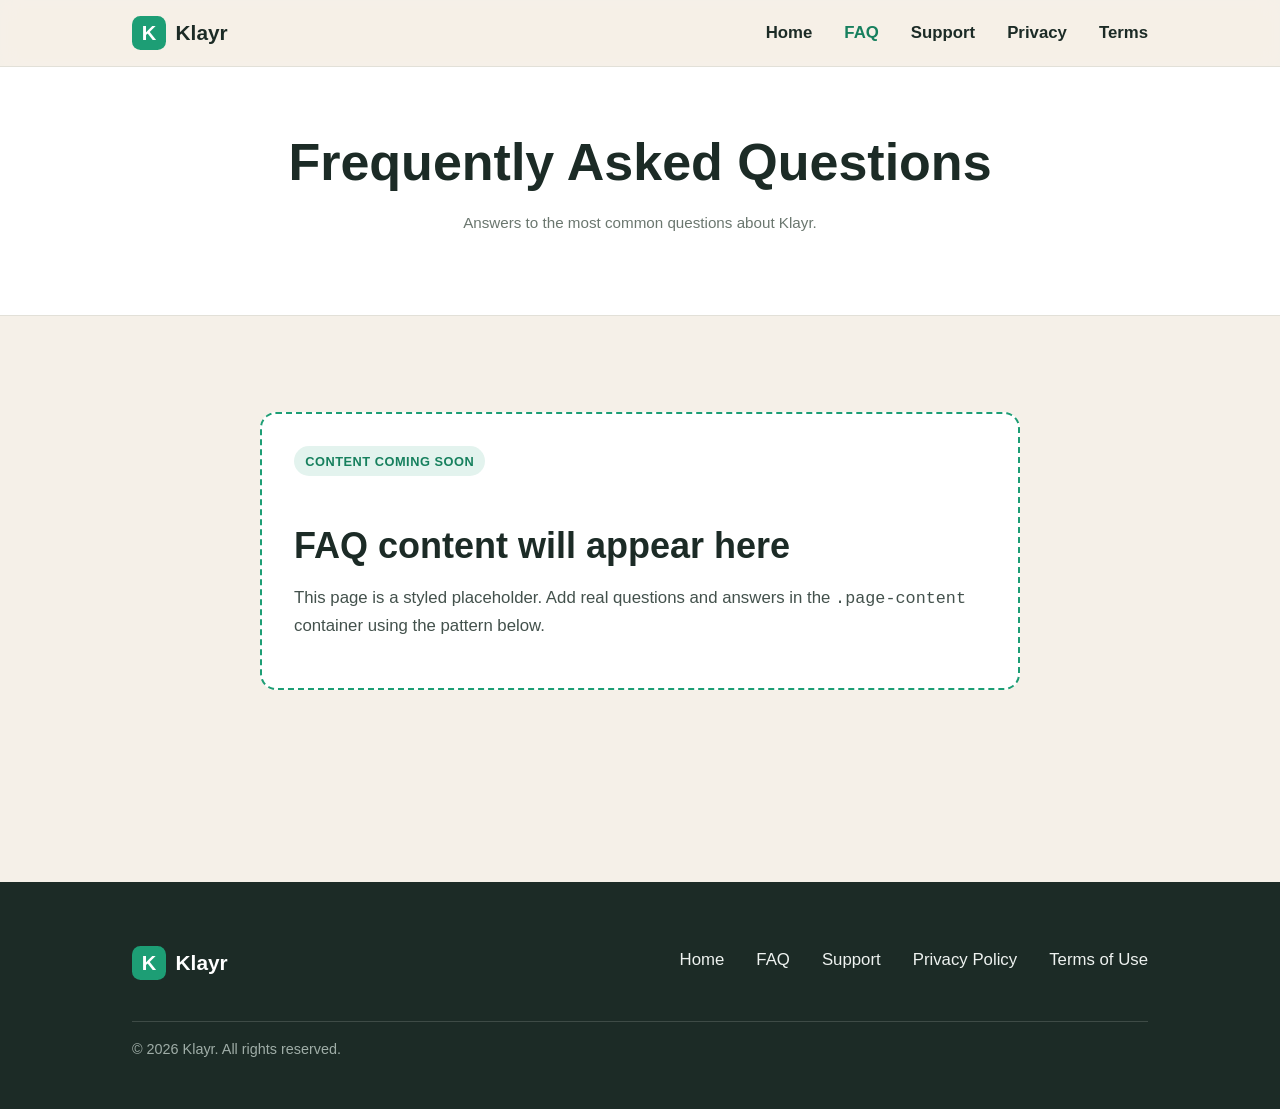
==== faq.html @ 8fe16231 "Initial Klayr website upload Initial Klayr website upload" ====
<!DOCTYPE html>
<html lang="en">
<head>
  <meta charset="UTF-8">
  <meta name="viewport" content="width=device-width, initial-scale=1.0">

  <title>FAQ — Klayr</title>
  <meta name="description" content="Frequently asked questions about Klayr.">

  <meta property="og:type" content="website">
  <meta property="og:site_name" content="Klayr">
  <meta property="og:title" content="FAQ — Klayr">
  <meta property="og:description" content="Frequently asked questions about Klayr.">
  <meta property="og:image" content="assets/og-image.svg">
  <meta property="og:url" content="https://REPLACE-WITH-YOUR-DOMAIN/faq.html">
  <meta name="twitter:card" content="summary_large_image">

  <link rel="icon" type="image/svg+xml" href="assets/favicon.svg">
  <link rel="apple-touch-icon" href="assets/favicon.svg">

  <link rel="stylesheet" href="css/styles.css">
  <script src="js/main.js" defer></script>
</head>
<body>
  <a class="skip-link" href="#main">Skip to main content</a>

  <header class="site-header">
    <div class="container">
      <a class="brand" href="index.html">
        <img class="brand__mark" src="assets/favicon.svg" alt="" width="34" height="34">
        <span>Klayr</span>
      </a>
      <button class="nav-toggle" type="button" aria-expanded="false" aria-controls="primary-nav">Menu</button>
      <nav class="primary-nav" id="primary-nav" aria-label="Primary">
        <ul>
          <li><a href="index.html">Home</a></li>
          <li><a href="faq.html" aria-current="page">FAQ</a></li>
          <li><a href="support.html">Support</a></li>
          <li><a href="privacy.html">Privacy</a></li>
          <li><a href="terms.html">Terms</a></li>
        </ul>
      </nav>
    </div>
  </header>

  <main id="main">
    <header class="page-header">
      <div class="container">
        <h1>Frequently Asked Questions</h1>
        <p class="meta-line">Answers to the most common questions about Klayr.</p>
      </div>
    </header>

    <section class="container">
      <div class="page-content">
        <!-- PLACEHOLDER: Replace this notice with real FAQ entries.
             A ready-to-use question/answer pattern is provided below in a
             comment so you can paste real content without any redesign. -->
        <div class="placeholder">
          <span class="placeholder__badge">Content coming soon</span>
          <h2>FAQ content will appear here</h2>
          <p>This page is a styled placeholder. Add real questions and answers
             in the <code>.page-content</code> container using the pattern below.</p>
        </div>

        <!-- Copy this block per question when writing real content:
        <h2>Question goes here?</h2>
        <p>Answer goes here.</p>
        -->
      </div>
    </section>
  </main>

  <footer class="site-footer">
    <div class="container">
      <div class="footer-grid">
        <div>
          <a class="brand" href="index.html">
            <img class="brand__mark" src="assets/favicon.svg" alt="" width="34" height="34">
            <span>Klayr</span>
          </a>
        </div>
        <nav class="footer-nav" aria-label="Footer">
          <ul>
            <li><a href="index.html">Home</a></li>
            <li><a href="faq.html">FAQ</a></li>
            <li><a href="support.html">Support</a></li>
            <li><a href="privacy.html">Privacy Policy</a></li>
            <li><a href="terms.html">Terms of Use</a></li>
          </ul>
        </nav>
      </div>
      <p class="footer-legal">&copy; 2026 Klayr. All rights reserved.</p>
    </div>
  </footer>
</body>
</html>
---- css/styles.css ----
/* ==========================================================================
   Klayr Website — Global Stylesheet
   Sections:
   1.  Design tokens (CSS custom properties)
   2.  Base & reset
   3.  Accessibility helpers (skip link, focus)
   4.  Layout (container)
   5.  Header & navigation
   6.  Buttons
   7.  Hero
   8.  Feature grid
   9.  Call to action
   10. Content pages (legal / support / faq)
   11. Placeholder notice component
   12. 404 page
   13. Footer
   14. Responsive breakpoints
   15. Reduced motion
   ========================================================================== */

/* 1. Design tokens ------------------------------------------------------- */
:root {
  --color-brand: #1D9E75;
  --color-brand-dark: #17805e;
  --color-cream: #F5F0E8;
  --color-ink: #1c2b26;
  --color-body: #43514c;
  --color-muted: #6b776f;
  --color-white: #ffffff;
  --color-border: #e2e0d8;

  --font-sans: -apple-system, BlinkMacSystemFont, "Segoe UI", Roboto, Helvetica, Arial, sans-serif;

  --space-xs: 0.5rem;
  --space-sm: 1rem;
  --space-md: 2rem;
  --space-lg: 4rem;
  --space-xl: 6rem;

  --radius: 16px;
  --radius-sm: 10px;
  --shadow: 0 10px 30px rgba(28, 43, 38, 0.08);
  --shadow-sm: 0 4px 12px rgba(28, 43, 38, 0.06);

  --maxw: 1080px;
}

/* 2. Base & reset ------------------------------------------------------- */
*,
*::before,
*::after {
  box-sizing: border-box;
}

html {
  scroll-behavior: smooth;
  -webkit-text-size-adjust: 100%;
}

body {
  margin: 0;
  font-family: var(--font-sans);
  color: var(--color-body);
  background: var(--color-cream);
  line-height: 1.65;
  font-size: 1.05rem;
}

img {
  max-width: 100%;
  height: auto;
  display: block;
}

h1, h2, h3, h4 {
  color: var(--color-ink);
  line-height: 1.2;
  margin: 0 0 var(--space-sm);
  font-weight: 700;
}

h1 { font-size: clamp(2rem, 5vw, 3.25rem); }
h2 { font-size: clamp(1.6rem, 3.5vw, 2.25rem); }
h3 { font-size: 1.25rem; }

p { margin: 0 0 var(--space-sm); }

a {
  color: var(--color-brand-dark);
  text-decoration: underline;
  text-underline-offset: 2px;
}

a:hover { color: var(--color-brand); }

/* 3. Accessibility helpers ---------------------------------------------- */
.skip-link {
  position: absolute;
  left: -999px;
  top: 0;
  background: var(--color-ink);
  color: var(--color-white);
  padding: var(--space-xs) var(--space-sm);
  border-radius: 0 0 var(--radius-sm) 0;
  z-index: 100;
}

.skip-link:focus {
  left: 0;
  color: var(--color-white);
}

:focus-visible {
  outline: 3px solid var(--color-brand);
  outline-offset: 2px;
  border-radius: 4px;
}

.visually-hidden {
  position: absolute;
  width: 1px;
  height: 1px;
  padding: 0;
  margin: -1px;
  overflow: hidden;
  clip: rect(0, 0, 0, 0);
  white-space: nowrap;
  border: 0;
}

/* 4. Layout ------------------------------------------------------------- */
.container {
  width: 100%;
  max-width: var(--maxw);
  margin-inline: auto;
  padding-inline: var(--space-md);
}

section {
  padding-block: var(--space-lg);
}

/* 5. Header & navigation ------------------------------------------------ */
.site-header {
  position: sticky;
  top: 0;
  z-index: 50;
  background: rgba(245, 240, 232, 0.9);
  backdrop-filter: saturate(180%) blur(10px);
  border-bottom: 1px solid var(--color-border);
}

.site-header .container {
  display: flex;
  align-items: center;
  justify-content: space-between;
  padding-block: var(--space-sm);
}

.brand {
  display: inline-flex;
  align-items: center;
  gap: 0.6rem;
  font-weight: 800;
  font-size: 1.3rem;
  color: var(--color-ink);
  text-decoration: none;
}

.brand__mark {
  width: 34px;
  height: 34px;
}

.nav-toggle {
  display: none;
  background: none;
  border: 1px solid var(--color-border);
  border-radius: var(--radius-sm);
  padding: 0.5rem 0.7rem;
  cursor: pointer;
  color: var(--color-ink);
  font-size: 1rem;
}

.primary-nav ul {
  list-style: none;
  display: flex;
  gap: var(--space-md);
  margin: 0;
  padding: 0;
}

.primary-nav a {
  color: var(--color-ink);
  text-decoration: none;
  font-weight: 600;
}

.primary-nav a:hover,
.primary-nav a[aria-current="page"] {
  color: var(--color-brand-dark);
}

/* 6. Buttons ------------------------------------------------------------ */
.btn {
  display: inline-block;
  padding: 0.85rem 1.6rem;
  border-radius: var(--radius-sm);
  font-weight: 700;
  text-decoration: none;
  cursor: pointer;
  border: 2px solid transparent;
  transition: transform 0.15s ease, background 0.15s ease;
}

.btn--primary {
  background: var(--color-brand);
  color: var(--color-white);
}

.btn--primary:hover {
  background: var(--color-brand-dark);
  color: var(--color-white);
  transform: translateY(-2px);
}

.btn--ghost {
  background: transparent;
  color: var(--color-brand-dark);
  border-color: var(--color-brand);
}

.btn--ghost:hover {
  background: rgba(29, 158, 117, 0.1);
  color: var(--color-brand-dark);
}

/* Button placed on the brand-colored CTA card */
.btn--on-brand {
  background: var(--color-white);
  color: var(--color-brand-dark);
}

.btn--on-brand:hover {
  background: #eef2f0;
  color: var(--color-brand-dark);
}

/* 7. Hero --------------------------------------------------------------- */
.hero {
  text-align: center;
  padding-block: var(--space-xl) var(--space-lg);
}

.hero p.lead {
  font-size: 1.25rem;
  color: var(--color-body);
  max-width: 40ch;
  margin-inline: auto;
  margin-bottom: var(--space-md);
}

.hero__actions {
  display: flex;
  gap: var(--space-sm);
  justify-content: center;
  flex-wrap: wrap;
}

/* 8. Feature grid ------------------------------------------------------- */
.features {
  background: var(--color-white);
  border-radius: var(--radius);
}

.feature-grid {
  display: grid;
  grid-template-columns: repeat(auto-fit, minmax(240px, 1fr));
  gap: var(--space-md);
  margin-top: var(--space-md);
}

.feature {
  background: var(--color-cream);
  border: 1px solid var(--color-border);
  border-radius: var(--radius);
  padding: var(--space-md);
}

.feature__icon {
  width: 48px;
  height: 48px;
  margin-bottom: var(--space-sm);
}

/* 9. Call to action ----------------------------------------------------- */
.cta {
  text-align: center;
}

.cta__card {
  background: var(--color-brand);
  color: var(--color-white);
  border-radius: var(--radius);
  padding: var(--space-lg) var(--space-md);
  box-shadow: var(--shadow);
}

.cta__card h2,
.cta__card p { color: var(--color-white); }

/* 10. Content pages (legal / support / faq) ----------------------------- */
.page-header {
  background: var(--color-white);
  border-bottom: 1px solid var(--color-border);
  padding-block: var(--space-lg);
  text-align: center;
}

.page-content {
  max-width: 760px;
  margin-inline: auto;
}

.page-content h2 { margin-top: var(--space-md); }

.page-content ul,
.page-content ol { padding-left: 1.4rem; }

.meta-line {
  color: var(--color-muted);
  font-size: 0.95rem;
}

/* 11. Placeholder notice component -------------------------------------- */
.placeholder {
  background: var(--color-white);
  border: 2px dashed var(--color-brand);
  border-radius: var(--radius);
  padding: var(--space-md);
  margin-block: var(--space-md);
}

.placeholder__badge {
  display: inline-block;
  background: rgba(29, 158, 117, 0.12);
  color: var(--color-brand-dark);
  font-weight: 700;
  font-size: 0.8rem;
  letter-spacing: 0.04em;
  text-transform: uppercase;
  padding: 0.3rem 0.7rem;
  border-radius: 999px;
  margin-bottom: var(--space-sm);
}

/* 12. 404 page ---------------------------------------------------------- */
.error-page {
  min-height: 60vh;
  display: flex;
  flex-direction: column;
  align-items: center;
  justify-content: center;
  text-align: center;
}

.error-page .code {
  font-size: clamp(4rem, 15vw, 8rem);
  font-weight: 800;
  color: var(--color-brand);
  line-height: 1;
  margin: 0;
}

/* 13. Footer ------------------------------------------------------------ */
.site-footer {
  background: var(--color-ink);
  color: #cdd6d1;
  padding-block: var(--space-lg) var(--space-md);
  margin-top: var(--space-xl);
}

.site-footer a { color: #eef2f0; }

/* Brand lockup stays light on the dark footer */
.site-footer .brand { color: var(--color-white); }

.footer-grid {
  display: flex;
  flex-wrap: wrap;
  gap: var(--space-md);
  justify-content: space-between;
}

.footer-nav ul {
  list-style: none;
  margin: 0;
  padding: 0;
  display: flex;
  flex-wrap: wrap;
  gap: var(--space-md);
}

.footer-nav a { text-decoration: none; }
.footer-nav a:hover { text-decoration: underline; }

.footer-legal {
  margin-top: var(--space-md);
  padding-top: var(--space-sm);
  border-top: 1px solid rgba(255, 255, 255, 0.15);
  font-size: 0.9rem;
  color: #9fada7;
}

/* 14. Responsive breakpoints ------------------------------------------- */
@media (max-width: 720px) {
  .nav-toggle { display: inline-block; }

  .primary-nav {
    display: none;
    width: 100%;
  }

  .primary-nav.is-open { display: block; }

  .site-header .container { flex-wrap: wrap; }

  .primary-nav ul {
    flex-direction: column;
    gap: var(--space-sm);
    padding-top: var(--space-sm);
  }
}

/* 15. Reduced motion ---------------------------------------------------- */
@media (prefers-reduced-motion: reduce) {
  html { scroll-behavior: auto; }
  * { transition: none !important; }
}
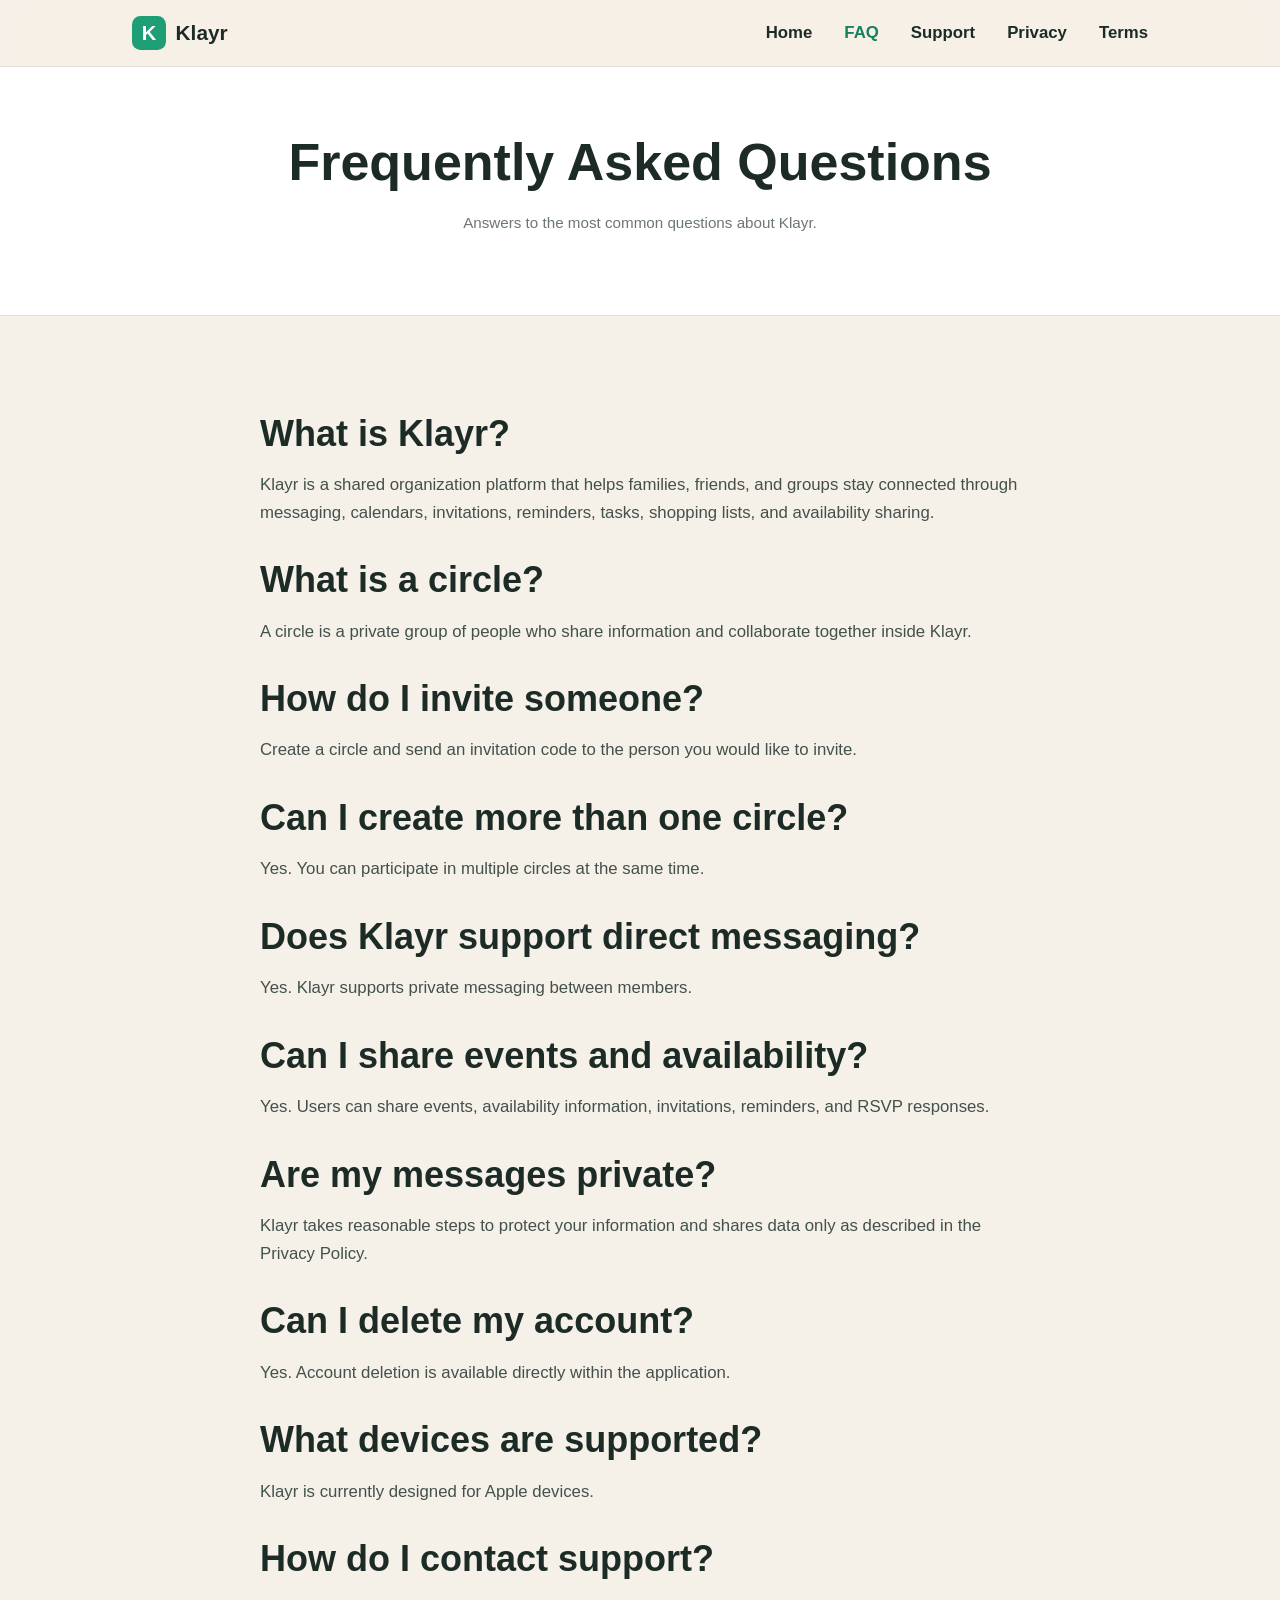
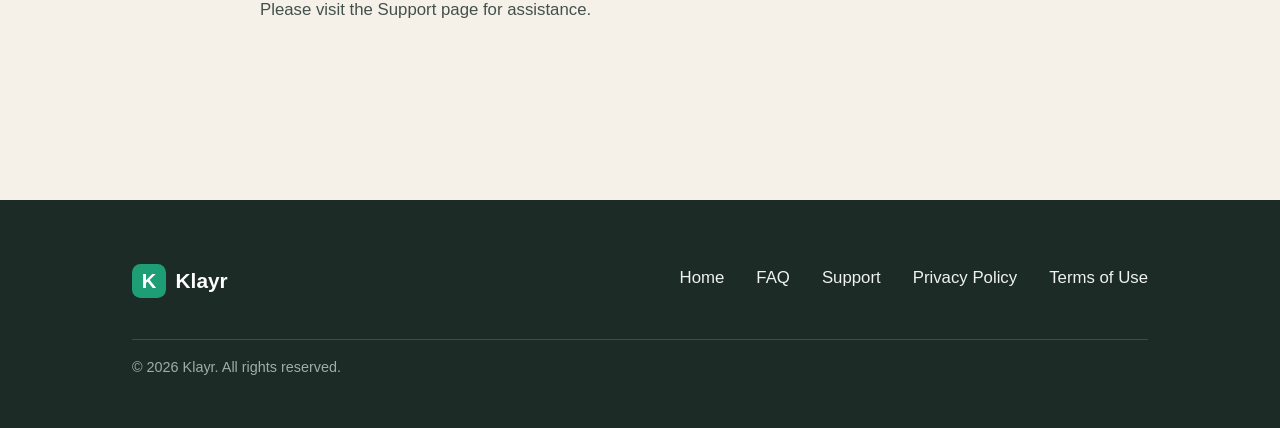
==== commit b4e85a7c: "Update FAQ page" ====
--- a/faq.html
+++ b/faq.html
@@ -53,15 +53,45 @@
 
     <section class="container">
       <div class="page-content">
-        <!-- PLACEHOLDER: Replace this notice with real FAQ entries.
-             A ready-to-use question/answer pattern is provided below in a
-             comment so you can paste real content without any redesign. -->
-        <div class="placeholder">
-          <span class="placeholder__badge">Content coming soon</span>
-          <h2>FAQ content will appear here</h2>
-          <p>This page is a styled placeholder. Add real questions and answers
-             in the <code>.page-content</code> container using the pattern below.</p>
-        </div>
+       <h2>What is Klayr?</h2>
+
+<p>Klayr is a shared organization platform that helps families, friends, and groups stay connected through messaging, calendars, invitations, reminders, tasks, shopping lists, and availability sharing.</p>
+
+<h2>What is a circle?</h2>
+
+<p>A circle is a private group of people who share information and collaborate together inside Klayr.</p>
+
+<h2>How do I invite someone?</h2>
+
+<p>Create a circle and send an invitation code to the person you would like to invite.</p>
+
+<h2>Can I create more than one circle?</h2>
+
+<p>Yes. You can participate in multiple circles at the same time.</p>
+
+<h2>Does Klayr support direct messaging?</h2>
+
+<p>Yes. Klayr supports private messaging between members.</p>
+
+<h2>Can I share events and availability?</h2>
+
+<p>Yes. Users can share events, availability information, invitations, reminders, and RSVP responses.</p>
+
+<h2>Are my messages private?</h2>
+
+<p>Klayr takes reasonable steps to protect your information and shares data only as described in the Privacy Policy.</p>
+
+<h2>Can I delete my account?</h2>
+
+<p>Yes. Account deletion is available directly within the application.</p>
+
+<h2>What devices are supported?</h2>
+
+<p>Klayr is currently designed for Apple devices.</p>
+
+<h2>How do I contact support?</h2>
+
+<p>Please visit the Support page for assistance.</p>
 
         <!-- Copy this block per question when writing real content:
         <h2>Question goes here?</h2>
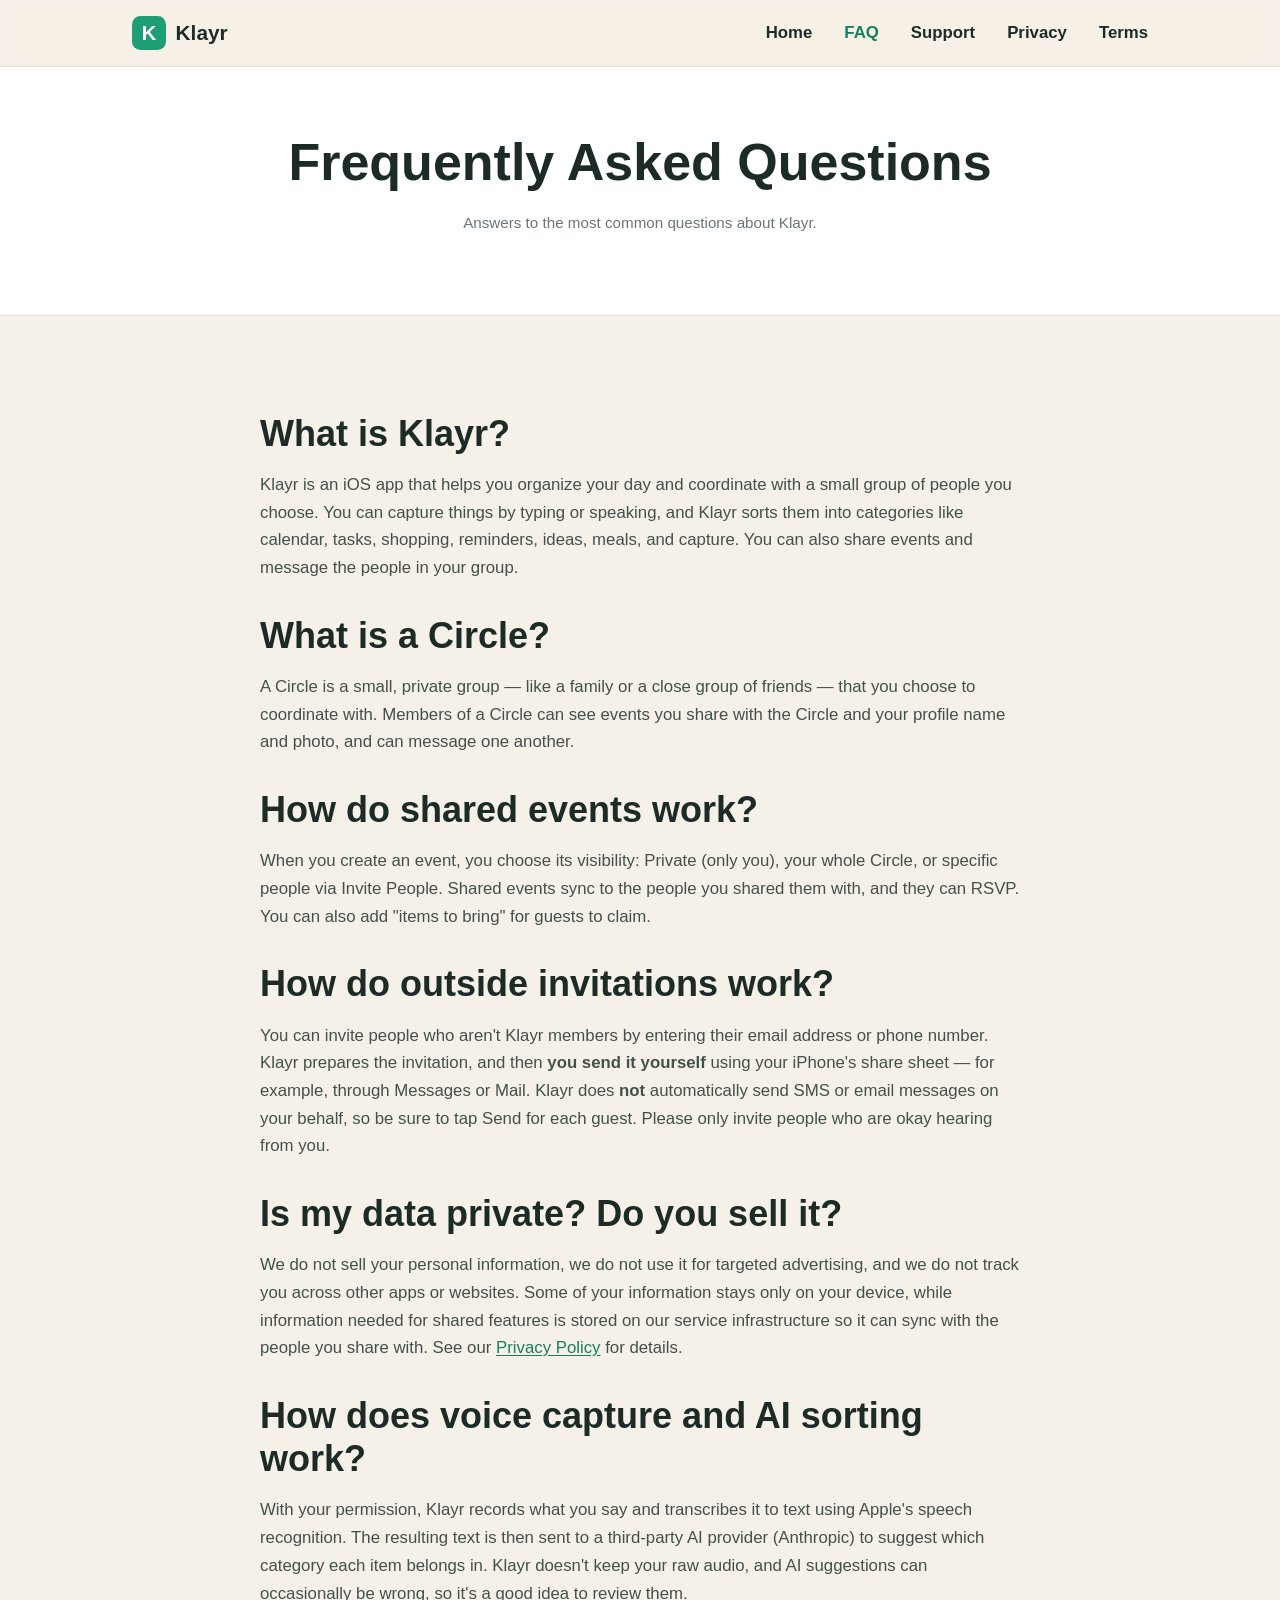
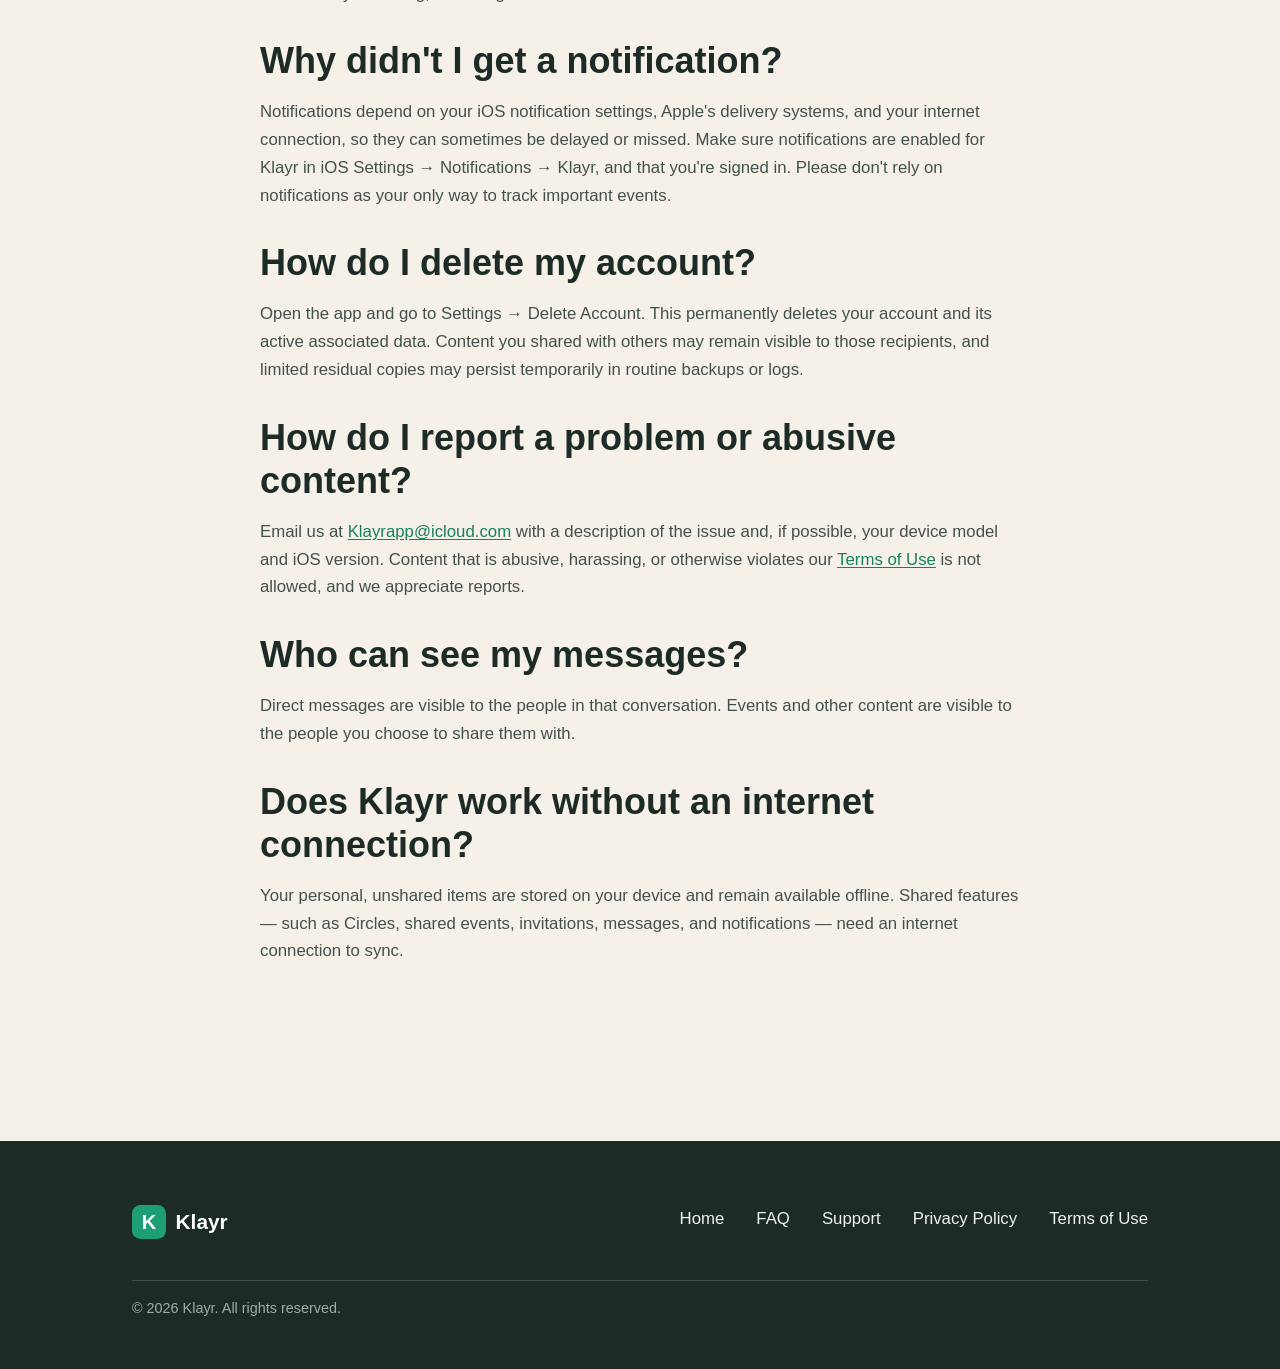
==== commit 66e952ee: "Publish Klayr legal support and FAQ pages" ====
--- a/faq.html
+++ b/faq.html
@@ -12,7 +12,7 @@
   <meta property="og:title" content="FAQ — Klayr">
   <meta property="og:description" content="Frequently asked questions about Klayr.">
   <meta property="og:image" content="assets/og-image.svg">
-  <meta property="og:url" content="https://REPLACE-WITH-YOUR-DOMAIN/faq.html">
+  <meta property="og:url" content="https://jasonpbutler1-jpg.github.io/klayr-website/faq.html">
   <meta name="twitter:card" content="summary_large_image">
 
   <link rel="icon" type="image/svg+xml" href="assets/favicon.svg">
@@ -53,50 +53,73 @@
 
     <section class="container">
       <div class="page-content">
-       <h2>What is Klayr?</h2>
+        <h2>What is Klayr?</h2>
+        <p>Klayr is an iOS app that helps you organize your day and coordinate with a
+           small group of people you choose. You can capture things by typing or speaking,
+           and Klayr sorts them into categories like calendar, tasks, shopping, reminders,
+           ideas, meals, and capture. You can also share events and message the people in
+           your group.</p>
 
-<p>Klayr is a shared organization platform that helps families, friends, and groups stay connected through messaging, calendars, invitations, reminders, tasks, shopping lists, and availability sharing.</p>
+        <h2>What is a Circle?</h2>
+        <p>A Circle is a small, private group — like a family or a close group of friends —
+           that you choose to coordinate with. Members of a Circle can see events you share
+           with the Circle and your profile name and photo, and can message one another.</p>
 
-<h2>What is a circle?</h2>
+        <h2>How do shared events work?</h2>
+        <p>When you create an event, you choose its visibility: Private (only you), your
+           whole Circle, or specific people via Invite People. Shared events sync to the
+           people you shared them with, and they can RSVP. You can also add "items to
+           bring" for guests to claim.</p>
 
-<p>A circle is a private group of people who share information and collaborate together inside Klayr.</p>
+        <h2>How do outside invitations work?</h2>
+        <p>You can invite people who aren't Klayr members by entering their email address
+           or phone number. Klayr prepares the invitation, and then <strong>you send it
+           yourself</strong> using your iPhone's share sheet — for example, through Messages
+           or Mail. Klayr does <strong>not</strong> automatically send SMS or email
+           messages on your behalf, so be sure to tap Send for each guest. Please only
+           invite people who are okay hearing from you.</p>
 
-<h2>How do I invite someone?</h2>
+        <h2>Is my data private? Do you sell it?</h2>
+        <p>We do not sell your personal information, we do not use it for targeted
+           advertising, and we do not track you across other apps or websites. Some of your
+           information stays only on your device, while information needed for shared
+           features is stored on our service infrastructure so it can sync with the people
+           you share with. See our <a href="privacy.html">Privacy Policy</a> for details.</p>
 
-<p>Create a circle and send an invitation code to the person you would like to invite.</p>
+        <h2>How does voice capture and AI sorting work?</h2>
+        <p>With your permission, Klayr records what you say and transcribes it to text using
+           Apple's speech recognition. The resulting text is then sent to a third-party AI
+           provider (Anthropic) to suggest which category each item belongs in. Klayr
+           doesn't keep your raw audio, and AI suggestions can occasionally be wrong, so
+           it's a good idea to review them.</p>
 
-<h2>Can I create more than one circle?</h2>
+        <h2>Why didn't I get a notification?</h2>
+        <p>Notifications depend on your iOS notification settings, Apple's delivery systems,
+           and your internet connection, so they can sometimes be delayed or missed. Make
+           sure notifications are enabled for Klayr in iOS Settings → Notifications → Klayr,
+           and that you're signed in. Please don't rely on notifications as your only way to
+           track important events.</p>
 
-<p>Yes. You can participate in multiple circles at the same time.</p>
+        <h2>How do I delete my account?</h2>
+        <p>Open the app and go to Settings → Delete Account. This permanently deletes your
+           account and its active associated data. Content you shared with others may remain
+           visible to those recipients, and limited residual copies may persist temporarily
+           in routine backups or logs.</p>
 
-<h2>Does Klayr support direct messaging?</h2>
+        <h2>How do I report a problem or abusive content?</h2>
+        <p>Email us at <a href="mailto:Klayrapp@icloud.com">Klayrapp@icloud.com</a> with a
+           description of the issue and, if possible, your device model and iOS version.
+           Content that is abusive, harassing, or otherwise violates our
+           <a href="terms.html">Terms of Use</a> is not allowed, and we appreciate reports.</p>
 
-<p>Yes. Klayr supports private messaging between members.</p>
+        <h2>Who can see my messages?</h2>
+        <p>Direct messages are visible to the people in that conversation. Events and other
+           content are visible to the people you choose to share them with.</p>
 
-<h2>Can I share events and availability?</h2>
-
-<p>Yes. Users can share events, availability information, invitations, reminders, and RSVP responses.</p>
-
-<h2>Are my messages private?</h2>
-
-<p>Klayr takes reasonable steps to protect your information and shares data only as described in the Privacy Policy.</p>
-
-<h2>Can I delete my account?</h2>
-
-<p>Yes. Account deletion is available directly within the application.</p>
-
-<h2>What devices are supported?</h2>
-
-<p>Klayr is currently designed for Apple devices.</p>
-
-<h2>How do I contact support?</h2>
-
-<p>Please visit the Support page for assistance.</p>
-
-        <!-- Copy this block per question when writing real content:
-        <h2>Question goes here?</h2>
-        <p>Answer goes here.</p>
-        -->
+        <h2>Does Klayr work without an internet connection?</h2>
+        <p>Your personal, unshared items are stored on your device and remain available
+           offline. Shared features — such as Circles, shared events, invitations, messages,
+           and notifications — need an internet connection to sync.</p>
       </div>
     </section>
   </main>
--- a/css/styles.css
+++ b/css/styles.css
@@ -355,6 +355,84 @@
   margin-bottom: var(--space-sm);
 }
 
+/* 11b. Forms ------------------------------------------------------------ */
+.form-card {
+  background: var(--color-white);
+  border: 1px solid var(--color-border);
+  border-radius: var(--radius);
+  padding: var(--space-md);
+  max-width: 720px;
+  margin-inline: auto;
+  box-shadow: var(--shadow-sm);
+}
+
+.field {
+  margin-bottom: var(--space-md);
+}
+
+.field > label {
+  display: block;
+  font-weight: 600;
+  color: var(--color-ink);
+  margin-bottom: 0.4rem;
+}
+
+.field .hint {
+  font-size: 0.9rem;
+  color: var(--color-muted);
+  margin: 0 0 0.4rem;
+}
+
+.field input,
+.field select,
+.field textarea {
+  width: 100%;
+  font: inherit;
+  color: var(--color-ink);
+  padding: 0.7rem 0.8rem;
+  border: 1px solid var(--color-border);
+  border-radius: var(--radius-sm);
+  background: var(--color-cream);
+}
+
+.field textarea {
+  min-height: 120px;
+  resize: vertical;
+}
+
+.field .req {
+  color: #b3261e;
+}
+
+fieldset {
+  border: 1px solid var(--color-border);
+  border-radius: var(--radius);
+  padding: var(--space-md);
+  margin: 0 0 var(--space-md);
+}
+
+fieldset legend {
+  font-weight: 700;
+  color: var(--color-ink);
+  padding-inline: 0.5rem;
+}
+
+.form-status {
+  border-radius: var(--radius-sm);
+  padding: var(--space-sm);
+  margin-bottom: var(--space-md);
+}
+
+.form-status[data-state="success"] {
+  background: rgba(29, 158, 117, 0.12);
+  color: var(--color-brand-dark);
+}
+
+.form-status[data-state="error"] {
+  background: rgba(179, 38, 30, 0.1);
+  color: #8a1d16;
+}
+
 /* 12. 404 page ---------------------------------------------------------- */
 .error-page {
   min-height: 60vh;
